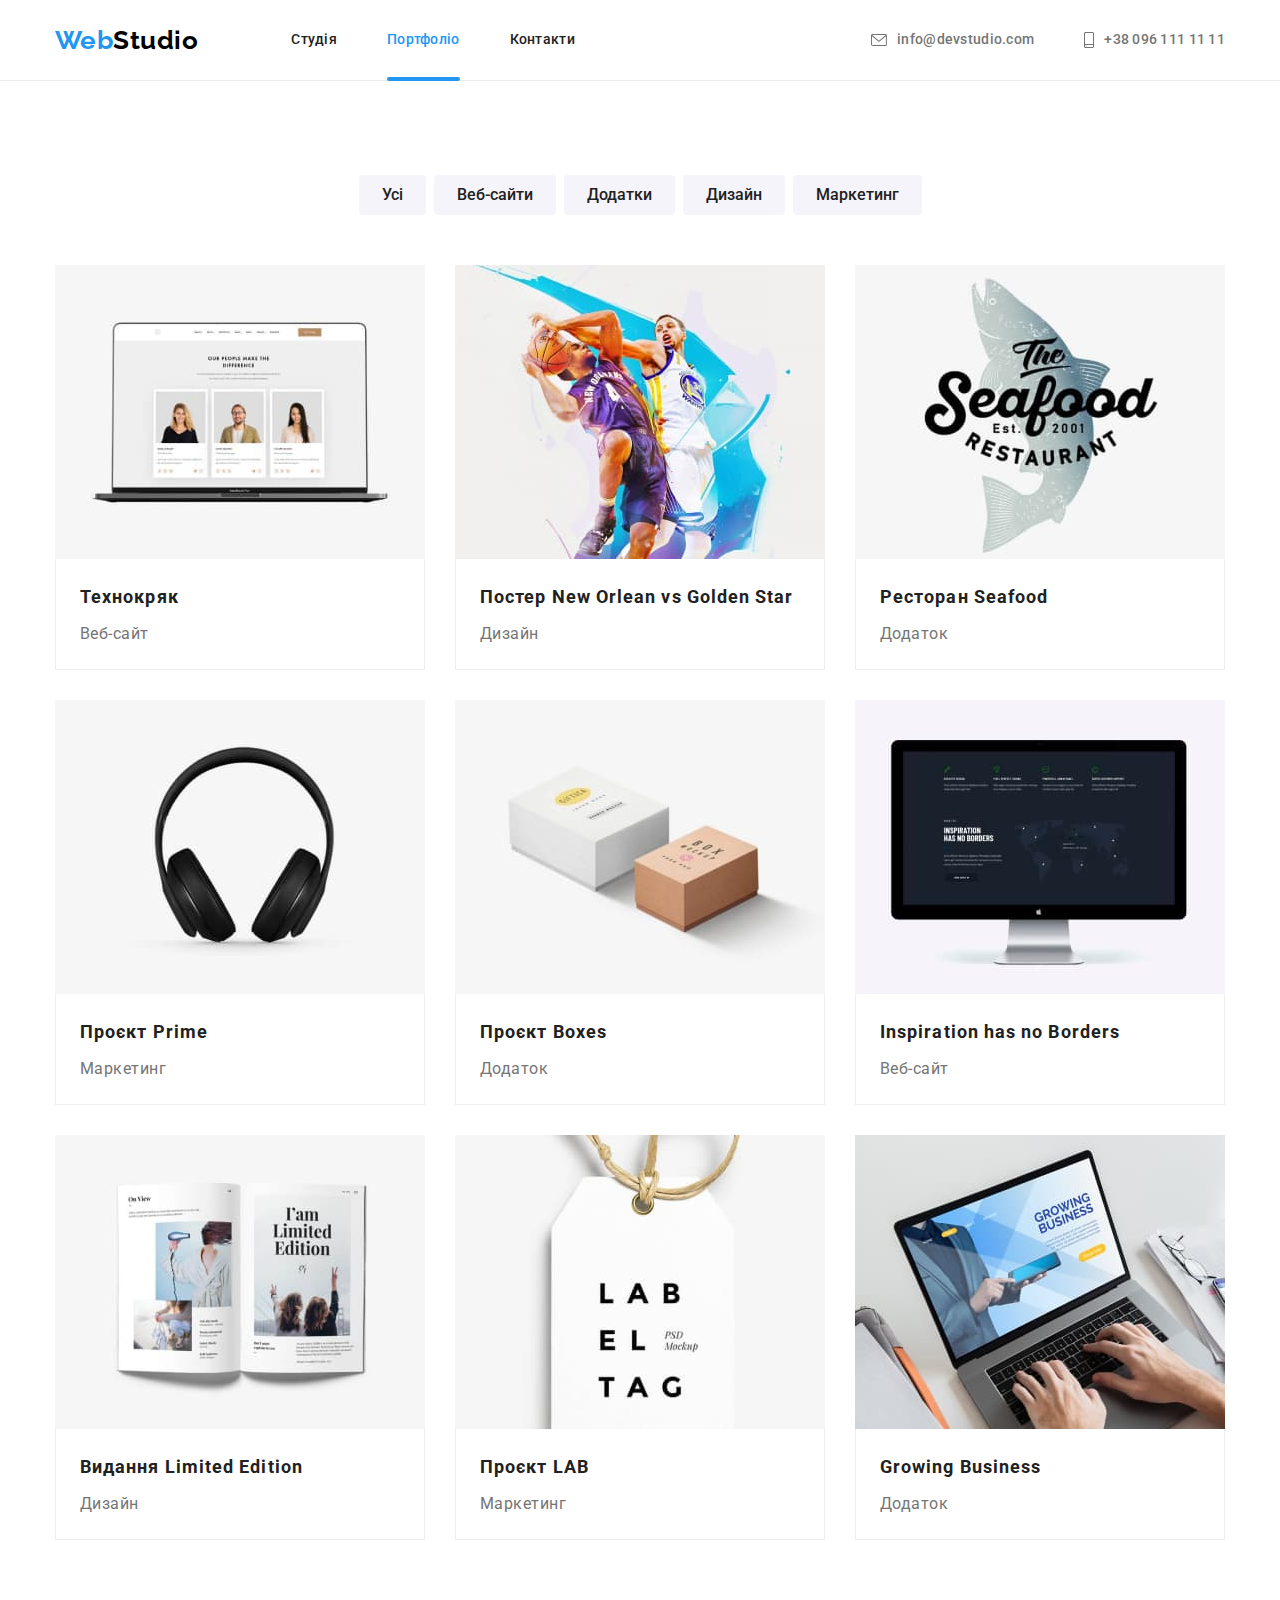
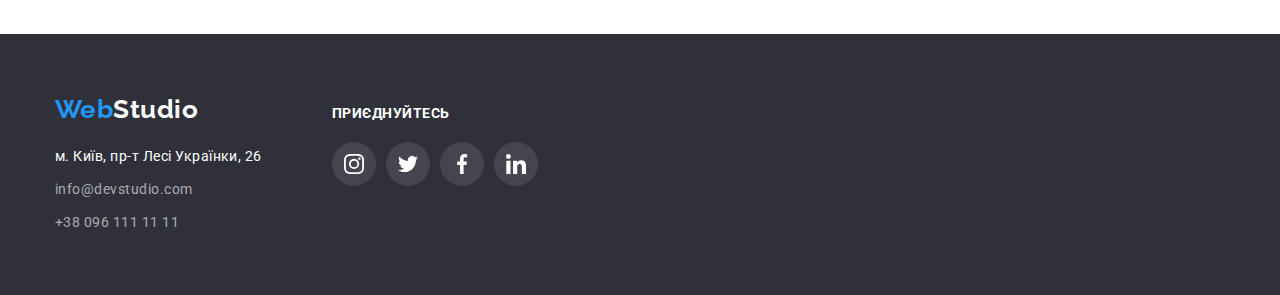
==== portfolio.html @ 8249e324 "Initial commit" ====
<!DOCTYPE html>
<html lang="uk">
	<head>
		<meta charset="UTF-8" />
		<meta http-equiv="X-UA-Compatible" content="IE=edge" />
		<meta name="viewport" content="width=device-width, initial-scale=1.0" />
		<title>Портфоліо</title>
		<link rel="preconnect" href="https://fonts.googleapis.com" />
		<link rel="preconnect" href="https://fonts.gstatic.com" crossorigin />
		<link
			href="https://fonts.googleapis.com/css2?family=Raleway:wght@700&family=Roboto:wght@400;500;700;900&display=swap"
			rel="stylesheet"
		/>
		<link
			rel="stylesheet"
			href="https://cdnjs.cloudflare.com/ajax/libs/modern-normalize/1.1.0/modern-normalize.min.css"
		/>
		<link rel="stylesheet" href="./css/styles.css" />
	</head>
	<body>
		<!-- Header content -->
		<header class="header">
			<div class="container header-container">
				<nav class="header-nav">
					<a class="link logo" href="./index.html">Web<span class="logo-black">Studio</span> </a>
					<ul class="list site-nav">
						<li class="site-nav-item"><a class="link" href="./index.html">Студія</a></li>
						<li class="site-nav-item"><a class="link current" href="./portfolio.html">Портфоліо</a></li>
						<li class="site-nav-item"><a class="link" href="">Контакти</a></li>
					</ul>
				</nav>
				<ul class="list contact-nav">
					<li class="contact-nav-item"
						><a class="link" href="mailto:info@devstudio.com">
							<svg class="contact-icon" width="16" height="12">
								<use href="./images/icons.svg#envelope"></use>
							</svg>
							info@devstudio.com</a
						></li
					>
					<li class="contact-nav-item"
						><a class="link" href="tel:+380961111111">
							<svg class="contact-icon" width="10" height="16">
								<use href="./images/icons.svg#smartphone"></use>
							</svg>
							+38 096 111 11 11</a
						></li
					>
				</ul>
			</div>
		</header>
		<!-- Main content -->
		<main>
			<section class="portfolio">
				<div class="container">
					<h1 class="visually-hidden">Приклади робіт</h1>
					<ul class="list portfolio-btn-list">
						<li class="portfolio-btn-item"><button class="portfolio-btn" type="button">Усі</button></li>
						<li class="portfolio-btn-item"><button class="portfolio-btn" type="button">Веб-сайти</button></li>
						<li class="portfolio-btn-item"><button class="portfolio-btn" type="button">Додатки</button></li>
						<li class="portfolio-btn-item"><button class="portfolio-btn" type="button">Дизайн</button></li>
						<li class="portfolio-btn-item"><button class="portfolio-btn" type="button">Маркетинг</button></li>
					</ul>
					<ul class="list portfolio-list">
						<li class="portfolio-item">
							<a class="portfolio-link link" href="">
								<div class="portfolio-overlay-thumb">
									<img
										src="./images/project1.jpg"
										alt="Головна сторінка веб-сайту Технокряку"
										width="370"
										height="294"
									/>
									<div class="portfolio-overlay">
										<p class="portfolio-overlay-text">
											Ресурс пропонує комплексні пропозиції з різним рівнем функціоналу та сервісів. Все це дозволить
											відвідувачу отримати вичерпні відомості про компанію чи приватну особу.
										</p>
									</div>
								</div>
								<div class="card-content">
									<h2 class="portfolio-list-title">Технокряк</h2>
									<p class="portfolio-list-text">Веб-сайт</p>
								</div>
							</a>
						</li>

						<li class="portfolio-item">
							<a class="portfolio-link link" href="">
								<div class="portfolio-overlay-thumb">
									<img src="./images/project2.jpg" alt="Постер про баскетбол" width="370" height="294" />
									<div class="portfolio-overlay">
										<p class="portfolio-overlay-text">
											Ресурс пропонує комплексні пропозиції з різним рівнем функціоналу та сервісів. Все це дозволить
											відвідувачу отримати вичерпні відомості про компанію чи приватну особу.
										</p>
									</div>
								</div>
								<div class="card-content">
									<h2 class="portfolio-list-title">Постер New Orlean vs Golden Star</h2>
									<p class="portfolio-list-text">Дизайн</p>
								</div>
							</a>
						</li>

						<li class="portfolio-item">
							<a class="portfolio-link link" href="">
								<div class="portfolio-overlay-thumb">
									<img src="./images/project3.jpg" alt="Логотип ресторану" width="370" height="294" />
									<div class="portfolio-overlay">
										<p class="portfolio-overlay-text">
											Ресурс пропонує комплексні пропозиції з різним рівнем функціоналу та сервісів. Все це дозволить
											відвідувачу отримати вичерпні відомості про компанію чи приватну особу.
										</p>
									</div>
								</div>
								<div class="card-content">
									<h2 class="portfolio-list-title">Ресторан Seafood</h2>
									<p class="portfolio-list-text">Додаток</p>
								</div>
							</a>
						</li>

						<li class="portfolio-item">
							<a class="portfolio-link link" href="">
								<div class="portfolio-overlay-thumb">
									<img src="./images/project4.jpg" alt="Навушники" width="370" height="294" />
									<div class="portfolio-overlay">
										<p class="portfolio-overlay-text">
											Ресурс пропонує комплексні пропозиції з різним рівнем функціоналу та сервісів. Все це дозволить
											відвідувачу отримати вичерпні відомості про компанію чи приватну особу.
										</p>
									</div>
								</div>
								<div class="card-content">
									<h2 class="portfolio-list-title">Проєкт Prime</h2>
									<p class="portfolio-list-text">Маркетинг</p>
								</div>
							</a>
						</li>

						<li class="portfolio-item">
							<a class="portfolio-link link" href="">
								<div class="portfolio-overlay-thumb">
									<img src="./images/project5.jpg" alt="Дві коробочки" width="370" height="294" />
									<div class="portfolio-overlay">
										<p class="portfolio-overlay-text">
											Ресурс пропонує комплексні пропозиції з різним рівнем функціоналу та сервісів. Все це дозволить
											відвідувачу отримати вичерпні відомості про компанію чи приватну особу.
										</p>
									</div>
								</div>
								<div class="card-content">
									<h2 class="portfolio-list-title">Проєкт Boxes</h2>
									<p class="portfolio-list-text">Додаток</p>
								</div>
							</a>
						</li>

						<li class="portfolio-item">
							<a class="portfolio-link link" href="">
								<div class="portfolio-overlay-thumb"
									><img
										src="./images/project6.jpg"
										alt="Головна сторінка веб-сайту Inspiration has no Borders"
										width="370"
										height="294"
									/>
									<div class="portfolio-overlay">
										<p class="portfolio-overlay-text">
											Ресурс пропонує комплексні пропозиції з різним рівнем функціоналу та сервісів. Все це дозволить
											відвідувачу отримати вичерпні відомості про компанію чи приватну особу.
										</p>
									</div>
								</div>
								<div class="card-content">
									<h2 class="portfolio-list-title">Inspiration has no Borders</h2>
									<p class="portfolio-list-text">Веб-сайт</p>
								</div></a
							>
						</li>

						<li class="portfolio-item">
							<a class="portfolio-link link" href="">
								<div class="portfolio-overlay-thumb">
									<img
										src="./images/project7.jpg"
										alt="Розворот сторінки видання Limited Edition"
										width="370"
										height="294"
									/>
									<div class="portfolio-overlay">
										<p class="portfolio-overlay-text">
											Ресурс пропонує комплексні пропозиції з різним рівнем функціоналу та сервісів. Все це дозволить
											відвідувачу отримати вичерпні відомості про компанію чи приватну особу.
										</p>
									</div>
								</div>
								<div class="card-content">
									<h2 class="portfolio-list-title">Видання Limited Edition</h2>
									<p class="portfolio-list-text">Дизайн</p>
								</div>
							</a>
						</li>

						<li class="portfolio-item">
							<a class="portfolio-link link" href="">
								<div class="portfolio-overlay-thumb">
									<img src="./images/project8.jpg" alt="Бирка з написом LAB" width="370" height="294" />
									<div class="portfolio-overlay">
										<p class="portfolio-overlay-text">
											Ресурс пропонує комплексні пропозиції з різним рівнем функціоналу та сервісів. Все це дозволить
											відвідувачу отримати вичерпні відомості про компанію чи приватну особу.
										</p>
									</div>
								</div>
								<div class="card-content">
									<h2 class="portfolio-list-title">Проєкт LAB</h2>
									<p class="portfolio-list-text">Маркетинг</p>
								</div>
							</a>
						</li>

						<li class="portfolio-item">
							<a class="portfolio-link link" href="">
								<div class="portfolio-overlay-thumb"
									><img
										src="./images/project9.jpg"
										alt="Ноутбук з відкритим додатком Growing Business"
										width="370"
										height="294"
									/>
									<div class="portfolio-overlay">
										<p class="portfolio-overlay-text">
											Ресурс пропонує комплексні пропозиції з різним рівнем функціоналу та сервісів. Все це дозволить
											відвідувачу отримати вичерпні відомості про компанію чи приватну особу.
										</p>
									</div>
								</div>
								<div class="card-content">
									<h2 class="portfolio-list-title">Growing Business</h2>
									<p class="portfolio-list-text">Додаток</p>
								</div></a
							>
						</li>
					</ul>
				</div>
			</section>
		</main>
		<!-- Footer content -->
		<footer class="footer">
			<div class="container">
				<div class="footer-flex">
					<div class="footer-contacts-flex">
						<a class="link logo" href="./index.html">Web<span class="logo-white">Studio</span> </a>
						<!-- Сontacts -->
						<address class="footer-contact">
							<ul class="footer-contact-list list">
								<li class="footer-contact-item">
									<a
										class="footer-contact-link link adress"
										href="https://goo.gl/maps/CdvJLRiEL6Q8Smko8"
										target="_blank"
										rel="noreferrer noopener"
										>м. Київ, пр-т Лесі Українки, 26</a
									>
								</li>
								<li class="footer-contact-item"
									><a class="footer-contact-link link" href="mailto:info@devstudio.com">info@devstudio.com</a></li
								>
								<li class="footer-contact-item"
									><a class="footer-contact-link link" href="tel:+380961111111">+38 096 111 11 11</a></li
								>
							</ul>
						</address>
					</div>

					<div class="footer-social-flex">
						<p class="footer-social-text">приєднуйтесь</p>
						<ul class="footer-social-list list">
							<li class="footer-social-item">
								<a class="footer-social-link link" href="">
									<svg class="footer-social-icon" width="20" height="20">
										<use href="./images/icons.svg#instagram"></use>
									</svg>
								</a>
							</li>

							<li class="footer-social-item">
								<a class="footer-social-link link" href="">
									<svg class="footer-social-icon" width="20" height="20">
										<use href="./images/icons.svg#twitter"></use>
									</svg>
								</a>
							</li>

							<li class="footer-social-item">
								<a class="footer-social-link link" href="">
									<svg class="footer-social-icon" width="20" height="20">
										<use href="./images/icons.svg#facebook"></use>
									</svg>
								</a>
							</li>

							<li class="footer-social-item">
								<a class="footer-social-link link" href="">
									<svg class="footer-social-icon" width="20" height="20">
										<use href="./images/icons.svg#linkedin"></use>
									</svg>
								</a>
							</li>
						</ul>
					</div>
				</div>
			</div>
		</footer>
	</body>
</html>
---- css/styles.css ----
/* * {
	outline: 2px solid tomato;
} */

:root {
	--primary-text-color: #212121;
	--secondary-text-color: #757575;
	--white-text-color: #ffffff;
	--accent-color: #2196f3;
	--black-logo-color: #000000;
	--footer-text-color: #ffffff99;
	--white-background-color: #ffffff;
	--hero-background-color: #2f303a;
	--team-background-color: #f5f4fa;
	--icon-color: #afb1b8;
}

body {
	font-family: "Roboto", sans-serif;
	letter-spacing: 0.03em;
	background-color: var(--white-background-color);
	color: var(--primary-text-color);
}

/* глобальный сброс margin, padding */
h1,
h2,
h3,
h4,
h5,
h6,
p,
ul {
	margin: 0;
	padding: 0;
}

img {
	display: block;
	max-width: 100%;
	height: auto;
}

.container {
	width: 1200px;
	margin-left: auto;
	margin-right: auto;
	padding-left: 15px;
	padding-right: 15px;
}

/* удаляю точки списков */
.list {
	list-style: none;
}

/* удаляю подчеркивание ссылок */
.link {
	text-decoration: none;
}

/* удаляю скрытые заголовки */
.visually-hidden {
	position: absolute;
	width: 1px;
	height: 1px;
	margin: -1px;
	padding: 0;
	overflow: hidden;
	border: 0;
	clip: rect(0 0 0 0);
}

/* Header content */
.header {
	border-bottom: 1px solid #ececec;
}

.header-container {
	display: flex;
	align-items: center;
}

.header-nav {
	display: flex;
	align-items: center;
}

.site-nav {
	display: flex;
	margin-left: 93px;
}

.site-nav-item:not(:first-child) {
	margin-left: 50px;
}

.contact-nav.list {
	display: flex;
	margin-left: auto;
}

.contact-nav-item:not(:first-child) {
	margin-left: 50px;
}

.logo {
	font-family: "Raleway", sans-serif;
	font-weight: 700;
	font-size: 26px;
	line-height: 1.19;
	color: var(--accent-color);
}

.logo-black {
	color: var(--black-logo-color);
}

.site-nav .link {
	display: block;
	padding-top: 32px;
	padding-bottom: 32px;

	font-weight: 500;
	font-size: 14px;
	line-height: 1.14;
	letter-spacing: 0.02em;
	color: inherit;

	transition: color 250ms cubic-bezier(0.4, 0, 0.2, 1);
}

.contact-nav .link {
	display: inline-flex;
	align-items: center;
	padding-top: 32px;
	padding-bottom: 32px;

	font-weight: 500;
	font-size: 14px;
	line-height: 1.14;
	letter-spacing: 0.02em;
	color: var(--secondary-text-color);

	transition: color 250ms cubic-bezier(0.4, 0, 0.2, 1);
}

.site-nav .link:hover,
.site-nav .link:focus,
.contact-nav .link:hover,
.contact-nav .link:focus {
	color: var(--accent-color);
}

.site-nav .link.current {
	position: relative;

	color: var(--accent-color);
}

.site-nav .link.current::after {
	position: absolute;
	display: block;
	content: "";
	width: 100%;
	height: 4px;
	border-radius: 2px;
	bottom: -1px;
	background-color: var(--accent-color);
}

.section-title {
	font-weight: 700;
	font-size: 36px;
	line-height: 1.17;
	text-align: center;	
}

.contact-icon {
	margin-right: 10px;
	fill: currentColor;
}

/* Hero */
.hero {
	padding-top: 200px;
	padding-bottom: 200px;

	max-width: 1600px;
	min-height: 600px;
	margin-left: auto;
	margin-right: auto;

	background-image: linear-gradient(to right, rgba(47, 48, 58, 0.4), rgba(47, 48, 58, 0.4)), url(../images/hero.jpg);
	background-color: var(--hero-background-color);
	background-repeat: no-repeat;
	background-position: center;
	background-size: cover;

	text-align: center;
}

.hero-title {
	margin-bottom: 30px;
	margin-left: auto;
	margin-right: auto;
	max-width: 696px;

	font-weight: 900;
	font-size: 44px;
	line-height: 1.36;
	text-align: center;
	letter-spacing: 0.06em;
	text-transform: uppercase;
	color: var(--white-text-color);
}

.hero-btn {
	display: inline-block;
	min-width: 216px;
	border-radius: 4px;
	border: 1px solid transparent;
	padding: 10px 32px;

	font-family: "Roboto", sans-serif;
	font-weight: 700;
	font-size: 16px;
	line-height: 1.88;
	align-items: center;
	text-align: center;
	letter-spacing: 0.06em;
	background-color: var(--accent-color);
	color: var(--white-text-color);
	cursor: pointer;

	transition: background-color 250ms cubic-bezier(0.4, 0, 0.2, 1), color 250ms cubic-bezier(0.4, 0, 0.2, 1);
}

.hero-btn:hover,
.hero-btn:focus {
	background-color: var(--white-text-color);
	color: var(--accent-color);
}

/* Benefits */
.benefits {
	padding-top: 94px;
	padding-bottom: 94px;
}

.benefits-list {
	display: flex;
}

.benefits-item:not(:first-child) {
	margin-left: 30px;
}

.benefits-item {
	max-width: 270px;
}

.benefits-title {
	margin-bottom: 10px;

	font-weight: 700;
	font-size: 14px;
	line-height: 1.14;
	text-transform: uppercase;
}

.benefits-text {
	font-weight: 400;
	font-size: 14px;
	line-height: 1.71;
	color: var(--secondary-text-color);
}

.benefits-icon-fon {
	display: flex;
	width: 270px;
	height: 120px;
	align-items: center;
	justify-content: center;
	margin-bottom: 30px;

	background-color: var(--team-background-color);
}

/* what we do */
.work-section {
	padding-bottom: 94px;
}

.work-section-list {
	display: flex;
}

.work-section-item {
	position: relative;
}

.work-section-item:not(:first-child) {
	margin-left: 30px;
}

.section-title {
	margin-bottom: 50px;
}

.work-text {
	position: absolute;
	bottom: 0;
	width: 100%;
	height: 70px;

	display: flex;
	justify-content: center;
	align-items: center;
	
	font-weight: 700;
	font-size: 14px;
	line-height: 1.14;
	text-transform: uppercase;
	color: var(--white-text-color);
	background: rgba(47, 48, 58, 0.8);
}

/* Team */
.team-list {
	display: flex;
}

.team-item:not(:first-child) {
	margin-left: 30px;
}

.team-item {
	background-color: var(--white-background-color);
	box-shadow: 0px 1px 3px rgba(0, 0, 0, 0.12), 0px 1px 1px rgba(0, 0, 0, 0.14), 0px 2px 1px rgba(0, 0, 0, 0.2);
	border-radius: 0px 0px 4px 4px;
}

.team-workers {
	padding-top: 30px;
	padding-bottom: 30px;
}

.team {
	padding-top: 94px;
	padding-bottom: 94px;

	background-color: var(--team-background-color);
}

.team-names {
	font-weight: 500;
	font-size: 16px;
	line-height: 1.19;
	text-align: center;
}

.team-professions {
	margin-top: 10px;

	font-weight: 400;
	font-size: 16px;
	line-height: 1.19;
	text-align: center;
	color: var(--secondary-text-color);
}

.team-social-list {
	display: flex;
	margin-top: 16px;
	justify-content: center;
	align-items: center;
	gap: 10px;
}

.team-social-link {
	width: 44px;
	height: 44px;
	display: flex;
	justify-content: center;
	align-items: center;
	border-radius: 50%;
	color: var(--icon-color);
	background-color: var(--white-background-color);

	transition: background-color 250ms cubic-bezier(0.4, 0, 0.2, 1), color 250ms cubic-bezier(0.4, 0, 0.2, 1);
}

.team-social-link:hover,
.team-social-link:focus {
	color: var(--white-background-color);
	background-color: var(--accent-color);
}

.team-social-icon {
	fill: currentColor;
}

/* Clients */
.client-section {
	padding-top: 94px;
	padding-bottom: 94px;
}

.client-title {
	margin-bottom: 50px;

	font-weight: 700;
	font-size: 36px;
	line-height: 1.17;
	text-align: center;
}

.client-list {
	display: flex;
}

.client-item:not(:first-child) {
	margin-left: 30px;
}

.client-link {
	width: 170px;
	height: 90px;
	display: flex;
	justify-content: center;
	align-items: center;
	border: 1px solid var(--icon-color);
	border-radius: 4px;
	color: var(--icon-color);
	background-color: var(--white-background-color);

	transition: border-color 250ms cubic-bezier(0.4, 0, 0.2, 1), color 250ms cubic-bezier(0.4, 0, 0.2, 1);
}

.client-link:hover,
.client-link:focus {
	color: var(--accent-color);
	border-color: var(--accent-color);
}

.client-icon {
	fill: currentColor;
}

/* Footer content */
.logo-white {
	color: var(--white-text-color);
}

.footer-contact {
	margin-top: 20px;
}

.footer-contact-link.address {
	color: var(--white-text-color);
}

.footer-contact-item {
	margin-top: 9px;
}

.footer {
	padding-top: 60px;
	padding-bottom: 60px;

	background-color: var(--hero-background-color);
}

.footer-flex {
	display: flex;
	align-items: baseline;
}

.footer-social-text {
	margin-bottom: 20px;

	font-weight: 700;
	font-size: 14px;
	line-height: 1.14;
	text-transform: uppercase;
	color: var(--white-text-color);
}

.footer-social-flex {
	margin-left: 70px;
}

.footer-social-list {
	display: flex;
	gap: 10px;
}

.footer-social-link {
	width: 44px;
	height: 44px;
	display: flex;
	justify-content: center;
	align-items: center;
	border-radius: 50%;
	color: var(--white-background-color);
	background: rgba(255, 255, 255, 0.1);

	transition: background-color 250ms cubic-bezier(0.4, 0, 0.2, 1), color 250ms cubic-bezier(0.4, 0, 0.2, 1);
}

.footer-social-link:hover,
.footer-social-link:focus {
	color: var(--white-background-color);
	background-color: var(--accent-color);
}

.footer-social-icon {
	fill: currentColor;
}

/* Сontacts */
.footer-contact .link {
	font-style: normal;
	font-weight: 400;
	font-size: 14px;
	line-height: 1.71;
	color: var(--footer-text-color);

	transition: color 250ms cubic-bezier(0.4, 0, 0.2, 1);
}

.footer-contact .link.adress {
	color: var(--white-text-color);
}

.footer-contact .link:hover,
.footer-contact .link:focus {
	color: var(--accent-color);
}

/* PORTFOLIO */
.portfolio {
	padding-top: 94px;
	padding-bottom: 94px;
}

.portfolio-btn-list {
	display: flex;
	justify-content: center;
	margin-bottom: 50px;
}

.portfolio-btn-item:not(:first-child) {
	margin-left: 8px;
}

.portfolio-btn {
	display: inline-block;
	border-radius: 4px;
	border: 1px solid transparent;
	padding: 6px 22px;

	font-family: inherit;
	font-weight: 500;
	font-size: 16px;
	line-height: 1.63;
	text-align: center;
	background-color: var(--team-background-color);
	color: inherit;
	cursor: pointer;

	transition: background-color 250ms cubic-bezier(0.4, 0, 0.2, 1), color 250ms cubic-bezier(0.4, 0, 0.2, 1),
		box-shadow 250ms cubic-bezier(0.4, 0, 0.2, 1);
}

.portfolio-btn:hover,
.portfolio-btn:focus {
	background-color: var(--accent-color);
	color: var(--white-text-color);
	box-shadow: 0px 3px 1px rgba(0, 0, 0, 0.1), 0px 1px 2px rgba(0, 0, 0, 0.08), 0px 2px 2px rgba(0, 0, 0, 0.12);
}

.portfolio-list {
	display: flex;
	flex-wrap: wrap;
	margin-left: -30px;
	margin-top: -30px;
}

.portfolio-list > .portfolio-item {
	flex-basis: calc(100% / 3 - 30px);
	margin-left: 30px;
	margin-top: 30px;
}

.card-content {
	padding: 20px 24px;
	border: 1px solid #eeeeee;
	border-top: none;
}

.portfolio-list-title {
	font-weight: 700;
	font-size: 18px;
	line-height: 2;
	letter-spacing: 0.06em;
}

.portfolio-list-text {
	margin-top: 4px;

	font-weight: 400;
	font-size: 16px;
	line-height: 1.88;
	color: var(--secondary-text-color);
}

.portfolio-link {
	display: block;

	color: inherit;

	transition: box-shadow 250ms cubic-bezier(0.4, 0, 0.2, 1);
}

.portfolio-link:hover,
.portfolio-link:focus {
	box-shadow: 0px 1px 1px rgba(0, 0, 0, 0.12), 0px 4px 4px rgba(0, 0, 0, 0.06), 1px 4px 6px rgba(0, 0, 0, 0.16);
}

.portfolio-overlay-thumb {
	position: relative;
	overflow: hidden;
}

.portfolio-overlay {
	position: absolute;
	top: 0;
	left: 0;

	width: 100%;
	height: 100%;
	background: rgba(33, 150, 243, 0.9);

	transform: translateY(100%);
	transition: transform 250ms cubic-bezier(0.4, 0, 0.2, 1);
}

.portfolio-item:hover .portfolio-overlay {
	transform: translateY(0);
}

.portfolio-overlay-text {
	position: absolute;
	top: 0;
	left: 0;

	padding: 63px 24px;

	font-weight: 400;
	font-size: 18px;
	line-height: 1.56;
	color: var(--white-text-color);
}

/* MODAL */
.backdrop {
	position: fixed;
	width: 100%;
	height: 100vh;

	display: flex;
	justify-content: center;

	background-color: rgba(0, 0, 0, 0.2);
	opacity: 1;
	top: 0;
	transition: opacity 250ms cubic-bezier(0.4, 0, 0.2, 1), visibility 250ms cubic-bezier(0.4, 0, 0.2, 1);
}

.backdrop.is-hidden {
	opacity: 0;
	visibility: hidden;
	pointer-events: none;
}

.backdrop.is-hidden .modal {
	transform: scale(2);
}

.modal {
	position: absolute;
	min-width: 528px;
	min-height: 581px;
	left: 50%;
	top: 50%;

	background-color: var(--white-background-color);
	
	transform: scale(1) translate(-50%, -50%);
	transition: transform 250ms cubic-bezier(0.4, 0, 0.2, 1);
}

.close-btn {
	position: absolute;

	display: flex;
	align-items: center;
	justify-content: center;

	right: 8px;
	top: 8px;
	background: var(--white-background-color);
	border-radius: 50%;
	width: 30px;
	height: 30px;
	border: 1px solid rgba(0, 0, 0, 0.1);
}
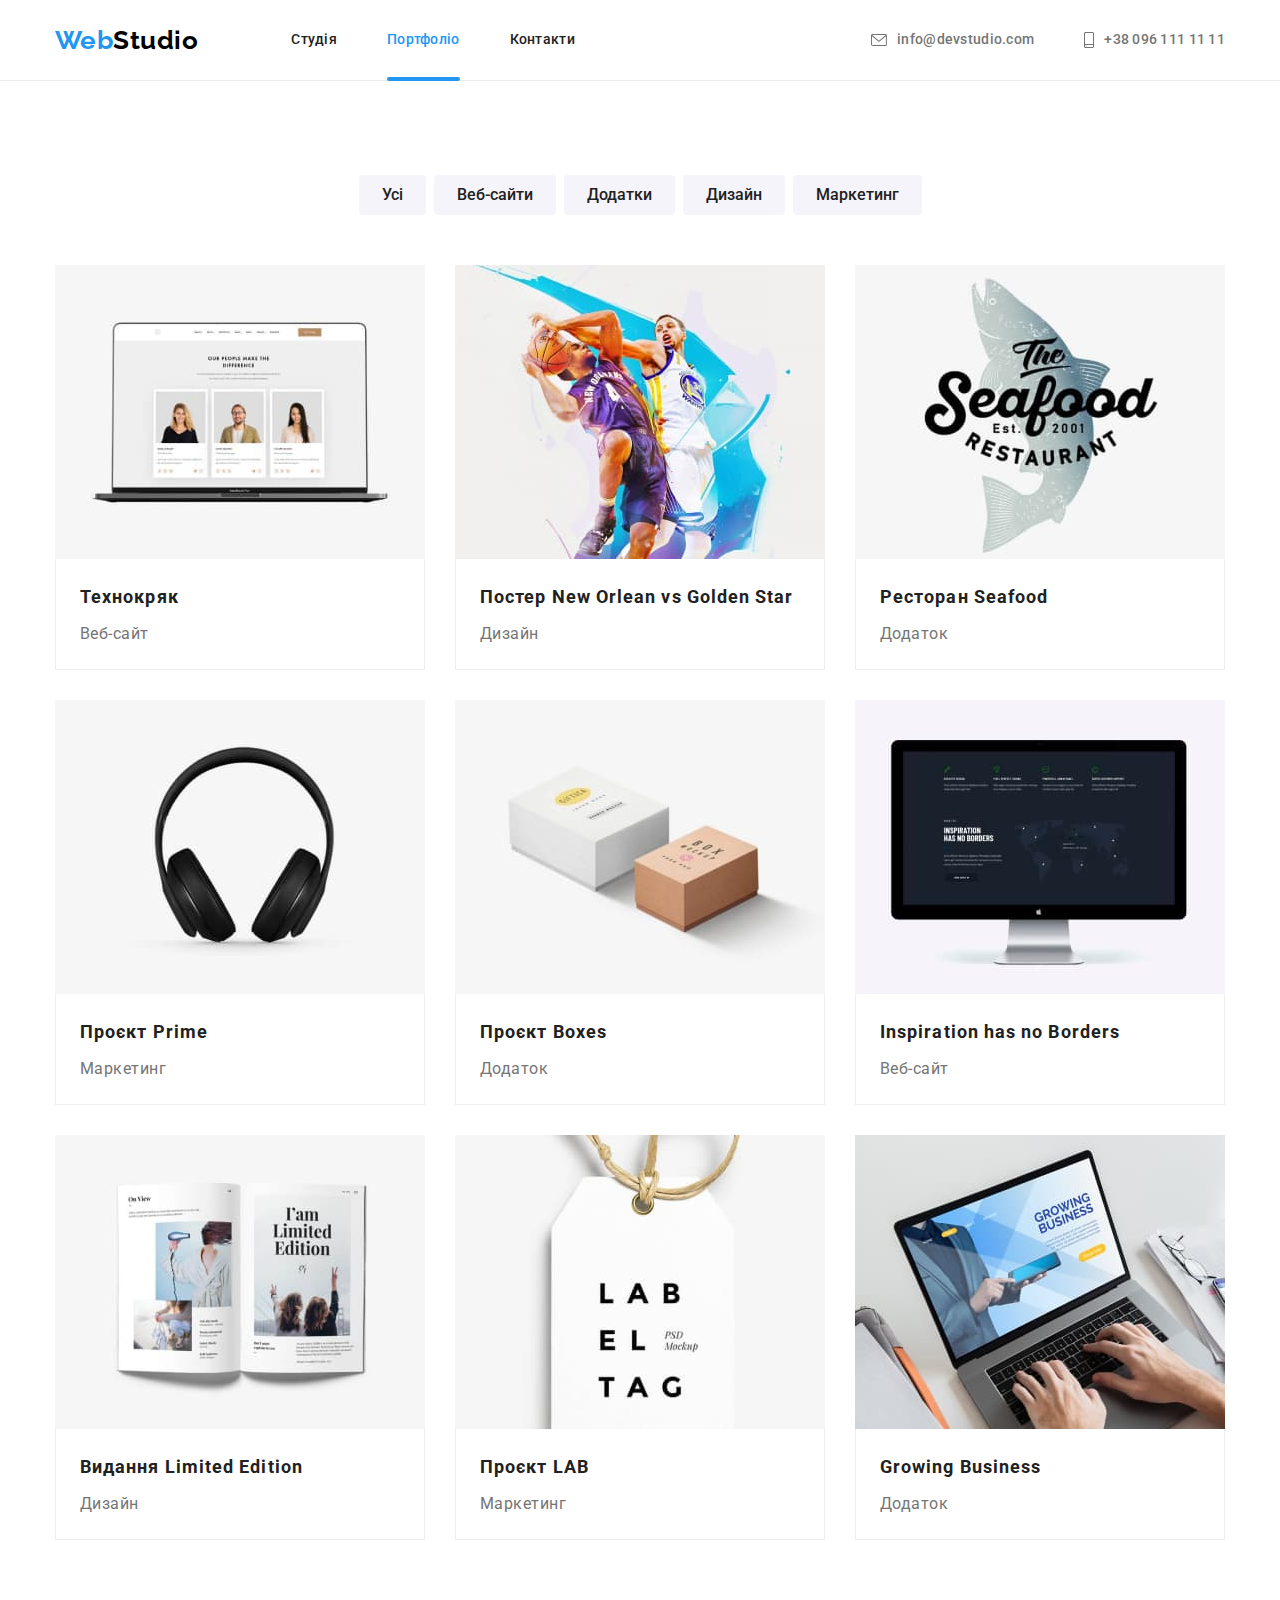
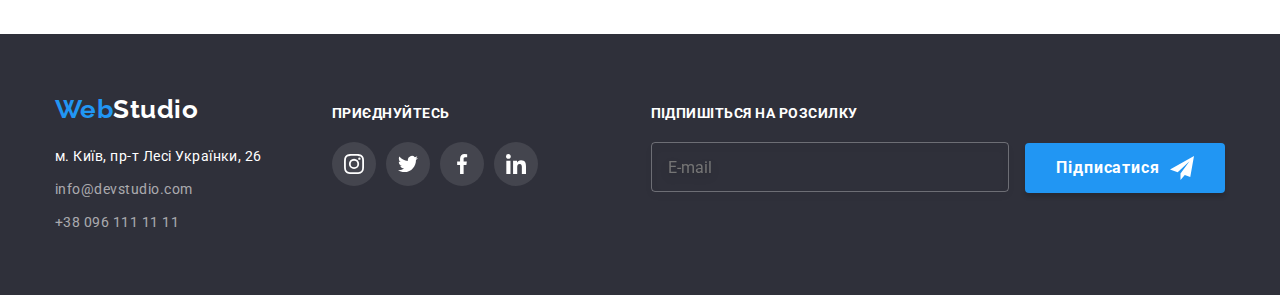
==== commit 661daef7: "сделал форму модалки" ====
--- a/portfolio.html
+++ b/portfolio.html
@@ -257,24 +257,17 @@
 						<address class="footer-contact">
 							<ul class="footer-contact-list list">
 								<li class="footer-contact-item">
-									<a
-										class="footer-contact-link link adress"
-										href="https://goo.gl/maps/CdvJLRiEL6Q8Smko8"
-										target="_blank"
-										rel="noreferrer noopener"
-										>м. Київ, пр-т Лесі Українки, 26</a
-									>
+									<a class="footer-contact-link link adress" href="https://goo.gl/maps/CdvJLRiEL6Q8Smko8"
+										target="_blank" rel="noreferrer noopener">м. Київ, пр-т Лесі Українки, 26</a>
 								</li>
-								<li class="footer-contact-item"
-									><a class="footer-contact-link link" href="mailto:info@devstudio.com">info@devstudio.com</a></li
-								>
-								<li class="footer-contact-item"
-									><a class="footer-contact-link link" href="tel:+380961111111">+38 096 111 11 11</a></li
-								>
+								<li class="footer-contact-item"><a class="footer-contact-link link"
+										href="mailto:info@devstudio.com">info@devstudio.com</a></li>
+								<li class="footer-contact-item"><a class="footer-contact-link link" href="tel:+380961111111">+38
+										096 111 11 11</a></li>
 							</ul>
 						</address>
 					</div>
-
+		
 					<div class="footer-social-flex">
 						<p class="footer-social-text">приєднуйтесь</p>
 						<ul class="footer-social-list list">
@@ -285,7 +278,7 @@
 									</svg>
 								</a>
 							</li>
-
+		
 							<li class="footer-social-item">
 								<a class="footer-social-link link" href="">
 									<svg class="footer-social-icon" width="20" height="20">
@@ -293,7 +286,7 @@
 									</svg>
 								</a>
 							</li>
-
+		
 							<li class="footer-social-item">
 								<a class="footer-social-link link" href="">
 									<svg class="footer-social-icon" width="20" height="20">
@@ -301,7 +294,7 @@
 									</svg>
 								</a>
 							</li>
-
+		
 							<li class="footer-social-item">
 								<a class="footer-social-link link" href="">
 									<svg class="footer-social-icon" width="20" height="20">
@@ -310,6 +303,24 @@
 								</a>
 							</li>
 						</ul>
+					</div>
+		
+					<!-- footer form -->
+					<div class="footer-form">
+						<p class="footer-form-p">Підпишіться на розсилку</p>
+						<div class="footer-form-flex">
+							<form class="footer-form-relativ">
+								<label class="email">
+									<input type="email" name="email" class="footer-form-email" placeholder="E-mail" />
+								</label>
+								<button type="submit" class="footer-form-button">
+									Підписатися
+									<svg class="footer-form-img" width="24" height="24">
+										<use href="./images/icons.svg#subscribe"></use>
+									</svg>
+								</button>
+							</form>
+						</div>
 					</div>
 				</div>
 			</div>
--- a/css/styles.css
+++ b/css/styles.css
@@ -173,7 +173,7 @@
 	font-weight: 700;
 	font-size: 36px;
 	line-height: 1.17;
-	text-align: center;	
+	text-align: center;
 }
 
 .contact-icon {
@@ -222,7 +222,7 @@
 	border: 1px solid transparent;
 	padding: 10px 32px;
 
-	font-family: "Roboto", sans-serif;
+	font-family: inherit;
 	font-weight: 700;
 	font-size: 16px;
 	line-height: 1.88;
@@ -317,7 +317,7 @@
 	display: flex;
 	justify-content: center;
 	align-items: center;
-	
+
 	font-weight: 700;
 	font-size: 14px;
 	line-height: 1.14;
@@ -475,48 +475,6 @@
 .footer-flex {
 	display: flex;
 	align-items: baseline;
-}
-
-.footer-social-text {
-	margin-bottom: 20px;
-
-	font-weight: 700;
-	font-size: 14px;
-	line-height: 1.14;
-	text-transform: uppercase;
-	color: var(--white-text-color);
-}
-
-.footer-social-flex {
-	margin-left: 70px;
-}
-
-.footer-social-list {
-	display: flex;
-	gap: 10px;
-}
-
-.footer-social-link {
-	width: 44px;
-	height: 44px;
-	display: flex;
-	justify-content: center;
-	align-items: center;
-	border-radius: 50%;
-	color: var(--white-background-color);
-	background: rgba(255, 255, 255, 0.1);
-
-	transition: background-color 250ms cubic-bezier(0.4, 0, 0.2, 1), color 250ms cubic-bezier(0.4, 0, 0.2, 1);
-}
-
-.footer-social-link:hover,
-.footer-social-link:focus {
-	color: var(--white-background-color);
-	background-color: var(--accent-color);
-}
-
-.footer-social-icon {
-	fill: currentColor;
 }
 
 /* Сontacts */
@@ -537,6 +495,117 @@
 .footer-contact .link:hover,
 .footer-contact .link:focus {
 	color: var(--accent-color);
+}
+
+/* footer-social */
+.footer-social-text {
+	margin-bottom: 20px;
+
+	font-weight: 700;
+	font-size: 14px;
+	line-height: 1.14;
+	text-transform: uppercase;
+	color: var(--white-text-color);
+}
+
+.footer-social-flex {
+	margin-left: 70px;
+}
+
+.footer-social-list {
+	display: flex;
+	gap: 10px;
+}
+
+.footer-social-link {
+	width: 44px;
+	height: 44px;
+	display: flex;
+	justify-content: center;
+	align-items: center;
+	border-radius: 50%;
+	color: var(--white-background-color);
+	background: rgba(255, 255, 255, 0.1);
+
+	transition: background-color 250ms cubic-bezier(0.4, 0, 0.2, 1), color 250ms cubic-bezier(0.4, 0, 0.2, 1);
+}
+
+.footer-social-link:hover,
+.footer-social-link:focus {
+	color: var(--white-background-color);
+	background-color: var(--accent-color);
+}
+
+.footer-social-icon {
+	fill: currentColor;
+}
+
+/* footer-form */
+.footer-form {
+	margin-left: auto;
+}
+
+.footer-form-p {
+	font-weight: 700;
+	font-size: 14px;
+	line-height: 1.14;
+	text-transform: uppercase;
+	color: var(--white-text-color);
+	margin-bottom: 20px;
+}
+
+.footer-form-flex {
+	display: flex;
+	justify-content: normal;
+}
+
+.footer-form-email {
+	outline: none;
+	width: 358px;
+	height: 50px;
+	border: 1px solid rgba(255, 255, 255, 0.3);
+	border-radius: 4px;
+	filter: drop-shadow(0px 4px 4px rgba(0, 0, 0, 0.15));
+	background: transparent;
+	margin-right: 12px;
+	padding: 15px 16px;
+	font-weight: 400;
+	font-size: 16px;
+	line-height: 1.25;
+	color: rgba(255, 255, 255, 0.6);
+	transition: border-color 250ms cubic-bezier(0.4, 0, 0.2, 1);
+}
+
+.footer-form-email:hover,
+.footer-form-email:focus {
+	border-color: var(--accent-color);
+}
+
+.footer-form-button {
+	display: inline-flex;
+	align-items: center;
+	justify-content: center;
+	width: 200px;
+	height: 50px;
+	background-color: var(--accent-color);
+	color: var(--white-text-color);
+	border: 0;
+	border-radius: 4px;
+	box-shadow: 0px 4px 4px rgba(0, 0, 0, 0.15);
+	font-family: inherit;
+	font-weight: 700;
+	font-size: 16px;
+	line-height: 1.88;
+	letter-spacing: 0.06em;
+	cursor: pointer;
+	padding: 10px 28px;
+	transition: background-color 250ms cubic-bezier(0.4, 0, 0.2, 1);
+	gap: 10px;
+}
+
+.footer-form-button:hover,
+.footer-form-button:focus {
+	background-color: var(--accent-color);
 }
 
 /* PORTFOLIO */
@@ -667,14 +736,15 @@
 /* MODAL */
 .backdrop {
 	position: fixed;
-	width: 100%;
+	width: 100vw;
 	height: 100vh;
 
 	display: flex;
 	justify-content: center;
+	align-items: center;
 
 	background-color: rgba(0, 0, 0, 0.2);
-	opacity: 1;
+
 	top: 0;
 	transition: opacity 250ms cubic-bezier(0.4, 0, 0.2, 1), visibility 250ms cubic-bezier(0.4, 0, 0.2, 1);
 }
@@ -690,15 +760,13 @@
 }
 
 .modal {
-	position: absolute;
+	position: relative;
 	min-width: 528px;
 	min-height: 581px;
-	left: 50%;
-	top: 50%;
 
 	background-color: var(--white-background-color);
-	
-	transform: scale(1) translate(-50%, -50%);
+
+	transform: scale(1);
 	transition: transform 250ms cubic-bezier(0.4, 0, 0.2, 1);
 }
 
@@ -711,9 +779,192 @@
 
 	right: 8px;
 	top: 8px;
-	background: var(--white-background-color);
+	background: transparent;
 	border-radius: 50%;
 	width: 30px;
 	height: 30px;
 	border: 1px solid rgba(0, 0, 0, 0.1);
-}
+
+	cursor: pointer;
+}
+
+.modal-icon {
+	fill: var(--black-logo-color);
+	transition: fill 250ms cubic-bezier(0.4, 0, 0.2, 1);
+}
+
+.close-btn:hover .modal-icon,
+.close-btn:focus .modal-icon {
+	fill: var(--accent-color);
+}
+
+/* modal-form */
+.form {
+	width: 528px;
+	margin-left: auto;
+	margin-right: auto;
+	padding: 40px;
+}
+
+.form-title {
+	font-weight: 700;
+	font-size: 20px;
+	line-height: 1.15;
+	text-align: center;
+}
+
+.top-title {
+	margin-top: 12px;
+}
+
+.form-field {
+	position: relative;
+	display: flex;
+	flex-direction: column;
+	margin-bottom: 10px;
+}
+
+.form-label,
+.comment-label {
+	font-size: 12px;
+	line-height: 1.17;
+	letter-spacing: 0.01em;
+	color: var(--secondary-text-color);
+	margin-bottom: 4px;
+}
+
+.form-input {
+	width: 100%;
+	margin: 0;
+	padding: 11px 42px;
+	border: 1px solid rgba(33, 33, 33, 0.2);
+	border-radius: 4px;
+
+	transition: border-color 250ms cubic-bezier(0.4, 0, 0.2, 1);
+}
+
+.form-input:hover,
+.form-input:focus {
+	outline: none;
+	border-color: var(--accent-color);
+}
+
+.input-icon {
+	position: absolute;
+	top: 50%;
+	left: 12px;
+
+	display: inline-block;
+
+	transition: fill 250ms cubic-bezier(0.4, 0, 0.2, 1);
+}
+
+.form-input:hover ~ .input-icon,
+.form-input:focus ~ .input-icon {
+	fill: var(--accent-color);
+}
+
+textarea {
+	resize: none;
+	border: 1px solid rgba(33, 33, 33, 0.2);
+	border-radius: 4px;
+	padding: 12px 16px;
+	font-size: 12px;
+	line-height: 1.17;
+	letter-spacing: 0.01em;
+	height: 120px;
+
+	transition: border-color 250ms cubic-bezier(0.4, 0, 0.2, 1);
+}
+
+textarea:hover,
+textarea:focus {
+	outline: none;
+	border-color: var(--accent-color);
+}
+
+.comment::placeholder {
+	font-size: 12px;
+	line-height: 1.17;
+	letter-spacing: 0.01em;
+	color: rgba(117, 117, 117, 0, 5);
+}
+
+.form-field-check {
+	padding-left: 12px;
+	margin-top: 20px;
+	margin-bottom: 30px;
+}
+
+.icon-check {
+	display: inline-block;
+	width: 16px;
+	height: 15px;
+	border: 2px solid #212121;
+	border-radius: 2px;
+	margin-right: 7px;
+}
+
+.form-checkbox {
+	position: absolute;
+
+	width: 1px;
+	height: 1px;
+	margin: -1px;
+	padding: 0;
+
+	overflow: hidden;
+	border: 0;
+	clip: rect(0 0 0 0);
+}
+
+.form-checkbox:checked + .icon-check {
+	background-image: url(../images/check.svg);
+	background-position: center;
+	background-repeat: no-repeat;
+	background-color: var(--accent-color);
+	background-origin: border-box;
+	border-color: var(--accent-color);
+}
+
+.policy-label {
+	display: flex;
+	align-items: center;
+	font-size: 14px;
+	line-height: 1.71;
+	color: var(--secondary-text-color);
+}
+
+.policy-link {
+	margin-left: 4px;
+	color: var(--accent-color);
+}
+
+.form-btn {
+	display: flex;
+	align-items: center;
+	justify-content: center;
+
+	margin: 0 auto;
+	padding: 10px 52px;
+
+	border: none;
+	border-radius: 4px;
+	font-family: inherit;
+	font-weight: 700;
+	font-size: 16px;
+	line-height: 1.88;
+	letter-spacing: 0.06em;
+	cursor: pointer;
+
+	background-color: var(--accent-color);
+	box-shadow: 0px 4px 4px rgba(0, 0, 0, 0.15);
+	color: var(--white-text-color);
+
+	transition: background-color 250ms cubic-bezier(0.4, 0, 0.2, 1);
+}
+
+.form-btn:hover,
+.form-btn:focus {
+	background-color: #188ce8;
+}
